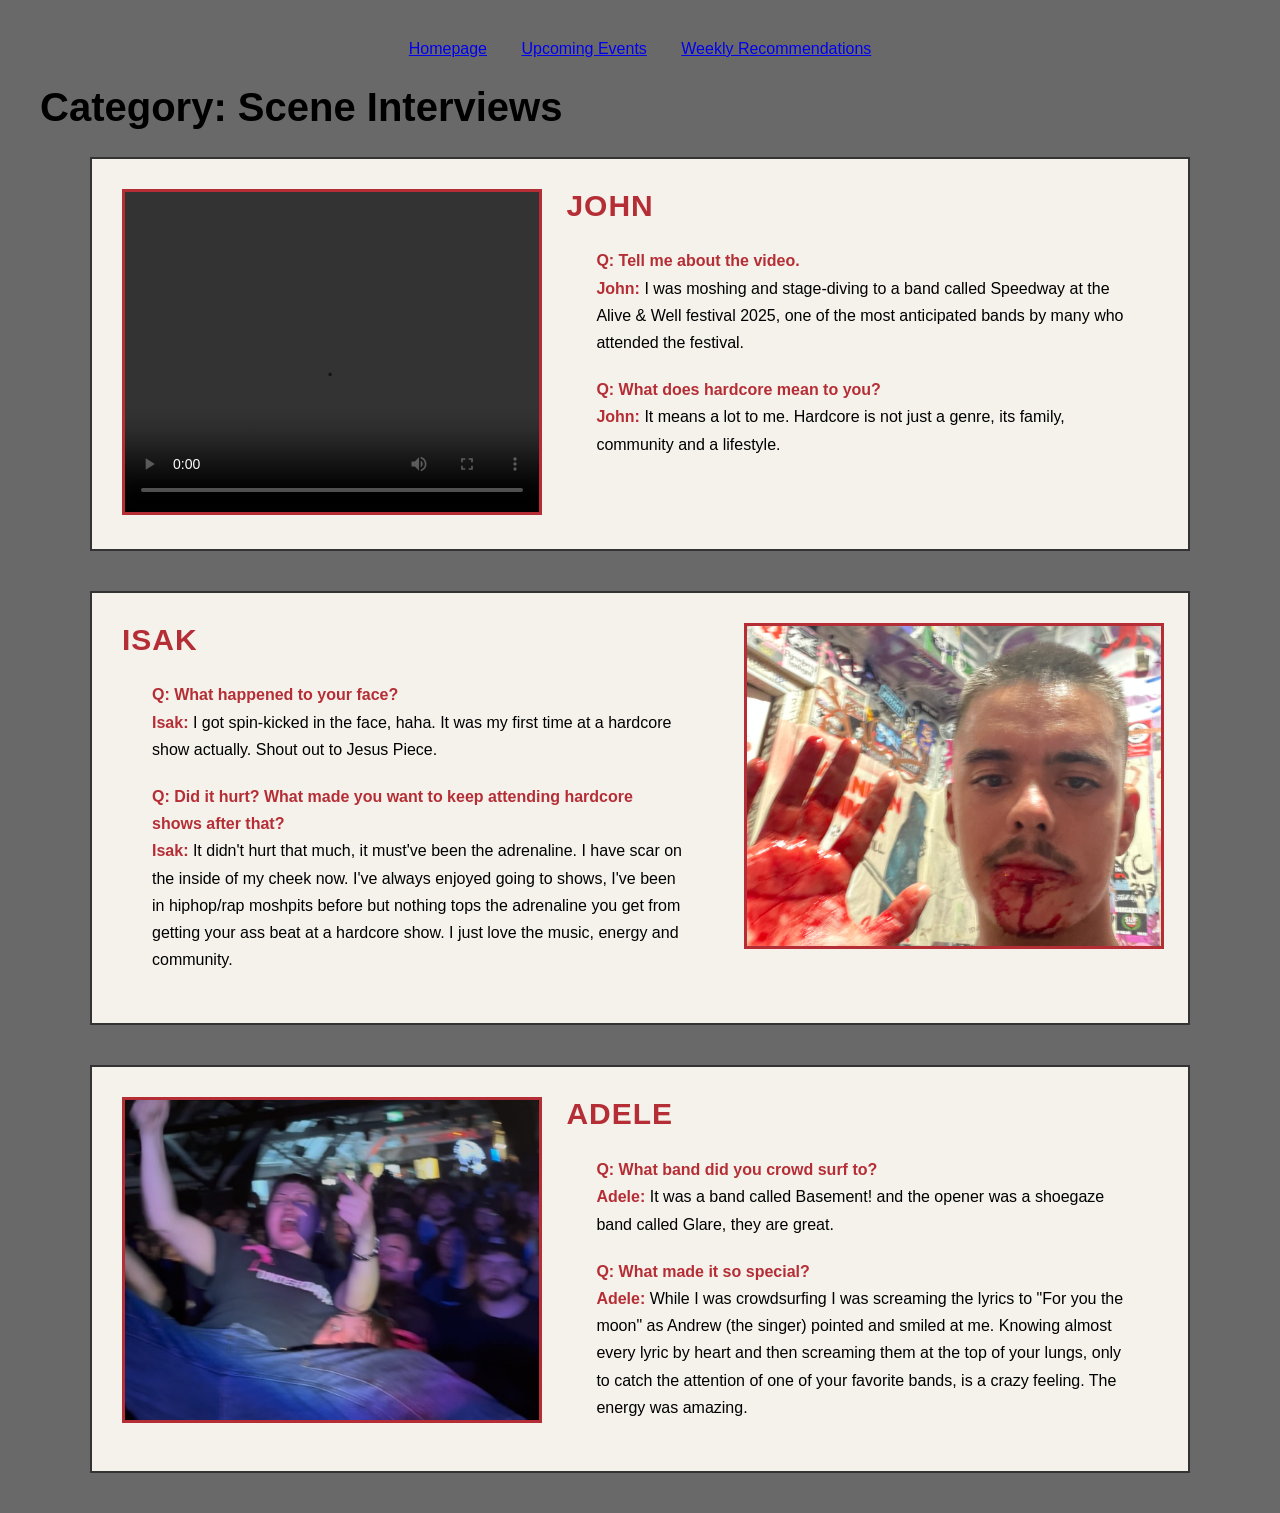
==== Interviews.html @ 3c6815c5 "Initial commit" ====
<!DOCTYPE html>
<html lang="en">
<head>
    <meta charset="UTF-8">
    <meta name="viewport" content="width=device-width, initial-scale=1.0">
    <title>Interviews</title>
</head>
<link rel="stylesheet" href="CSS/Interviews.css"> 
<body>
    <nav>
        <a href="Homepage.html">Homepage</a>
        <a href="Upcoming Events.html"> Upcoming Events</a>
        <a href="Weekly Recommendations.html">Weekly Recommendations</a>
        
    </nav>   
</body>

<h1>Category: Scene Interviews</h1>

<div class="interviews">
    <div class="interview interview1">
        <div class="interviewimage">
            <video controls>
                <source src="pics/john.mp4" type="video/mp4">
            </video>
        </div>

        <div class="interviewtext">

            <h2>JOHN</h2>
            <p>
                <strong>Q: Tell me about the video.</strong><br>
                <strong>John:</strong> I was moshing and stage-diving to a band called Speedway at the Alive & Well festival 2025, one of the most anticipated bands by many who attended the festival.
            </p>
            <p>
                <strong>Q: What does hardcore mean to you?</strong><br>
                <strong>John:</strong> It means a lot to me. Hardcore is not just a genre, its family, community and a lifestyle.
            </p>

        </div>
    </div>

    <div class="interview interview2">
        <div class="interviewimage">
            <img src="pics/isak.jpeg" alt="Isak at a hardcore show">
        </div>
        <div class="interviewtext">

            <h2>ISAK</h2>

            <p>
                <strong>Q: What happened to your face?</strong><br>
                <strong>Isak:</strong> I got spin-kicked in the face, haha.
                It was my first time at a hardcore show actually.
                Shout out to Jesus Piece.
            </p>
            <p>
                <strong>Q: Did it hurt? What made you want to keep attending hardcore shows after that?</strong><br>
                <strong>Isak:</strong> It didn't hurt that much, it must've been the adrenaline. I have scar on the inside of my cheek now.
                I've always enjoyed going to shows, I've been in hiphop/rap moshpits before but nothing tops the adrenaline you get from getting your ass beat at a hardcore show. I just love the music, energy and community.
            </p>
        </div>
    </div>


    <div class="interview interview3">

        <div class="interviewimage">
            <img src="pics/jag.JPG" alt="Adele at a show">
        </div>

        <div class="interviewtext">

            <h2>ADELE</h2>

            <p>
                <strong>Q: What band did you crowd surf to?</strong><br>
                <strong>Adele:</strong> It was a band called Basement! and the opener was a shoegaze band called Glare, they are great.
            </p>

            <p>
                <strong>Q: What made it so special?</strong><br>
                <strong>Adele:</strong> While I was crowdsurfing I was screaming the lyrics to "For you the moon" as Andrew (the singer) pointed and smiled at me. Knowing almost every lyric by heart and then screaming them at the top of your lungs, only to catch the attention of one of your favorite bands, is a crazy feeling. The energy was amazing.
            </p>

        </div>
    </div>

</div>







</html>
---- CSS/Interviews.css ----
nav {text-align: center;
    font-family: Impact, Haettenschweiler, 'Arial Narrow Bold', sans-serif;
        }
        nav a {
            margin: 0 15px;
        }
        p {
            margin-left: 30px;
            margin-right: 30px;
            line-height: 1.6;
        }

body{
    background-color: dimgray;
}

h1{
    font-family: Impact, Haettenschweiler, 'Arial Narrow Bold', sans-serif;
    font-size: 250%;
}


body {
    background-color: dimgray;
    font-family: 'Franklin Gothic Medium', 'Arial Narrow', Arial, sans-serif;
    margin: 40px;
    color: black;
}



.interviews {
    max-width: 1100px;
    margin: auto;
}


.interview {
    display: flex;
    align-items: flex-start;
    gap: 30px;
    padding: 30px;
    margin-bottom: 40px;
    border: 2px solid #333;
    background-color: #f5f2eb;
}


.interview2 {
    flex-direction: row-reverse;
}



.interviewimage {
    flex: 0 0 40%;
}

.interviewimage img,
.interviewimage video {
    width: 100%;
    height: 320px;
    object-fit: cover;
    border: 3px solid #b52e36;
}


.interviewtext {
    flex: 1;
    min-width: 0;
}

.interviewtext h2 {
    font-family: Impact, sans-serif;
    font-size: 30px;
    color: #b52e36;
    margin-top: 0;
    letter-spacing: 1px;
}

.interviewtext p {
    font-size: 16px;
    line-height: 1.7;
    margin-bottom: 20px;
}


.interviewtext strong {
    color: #b52e36;
}
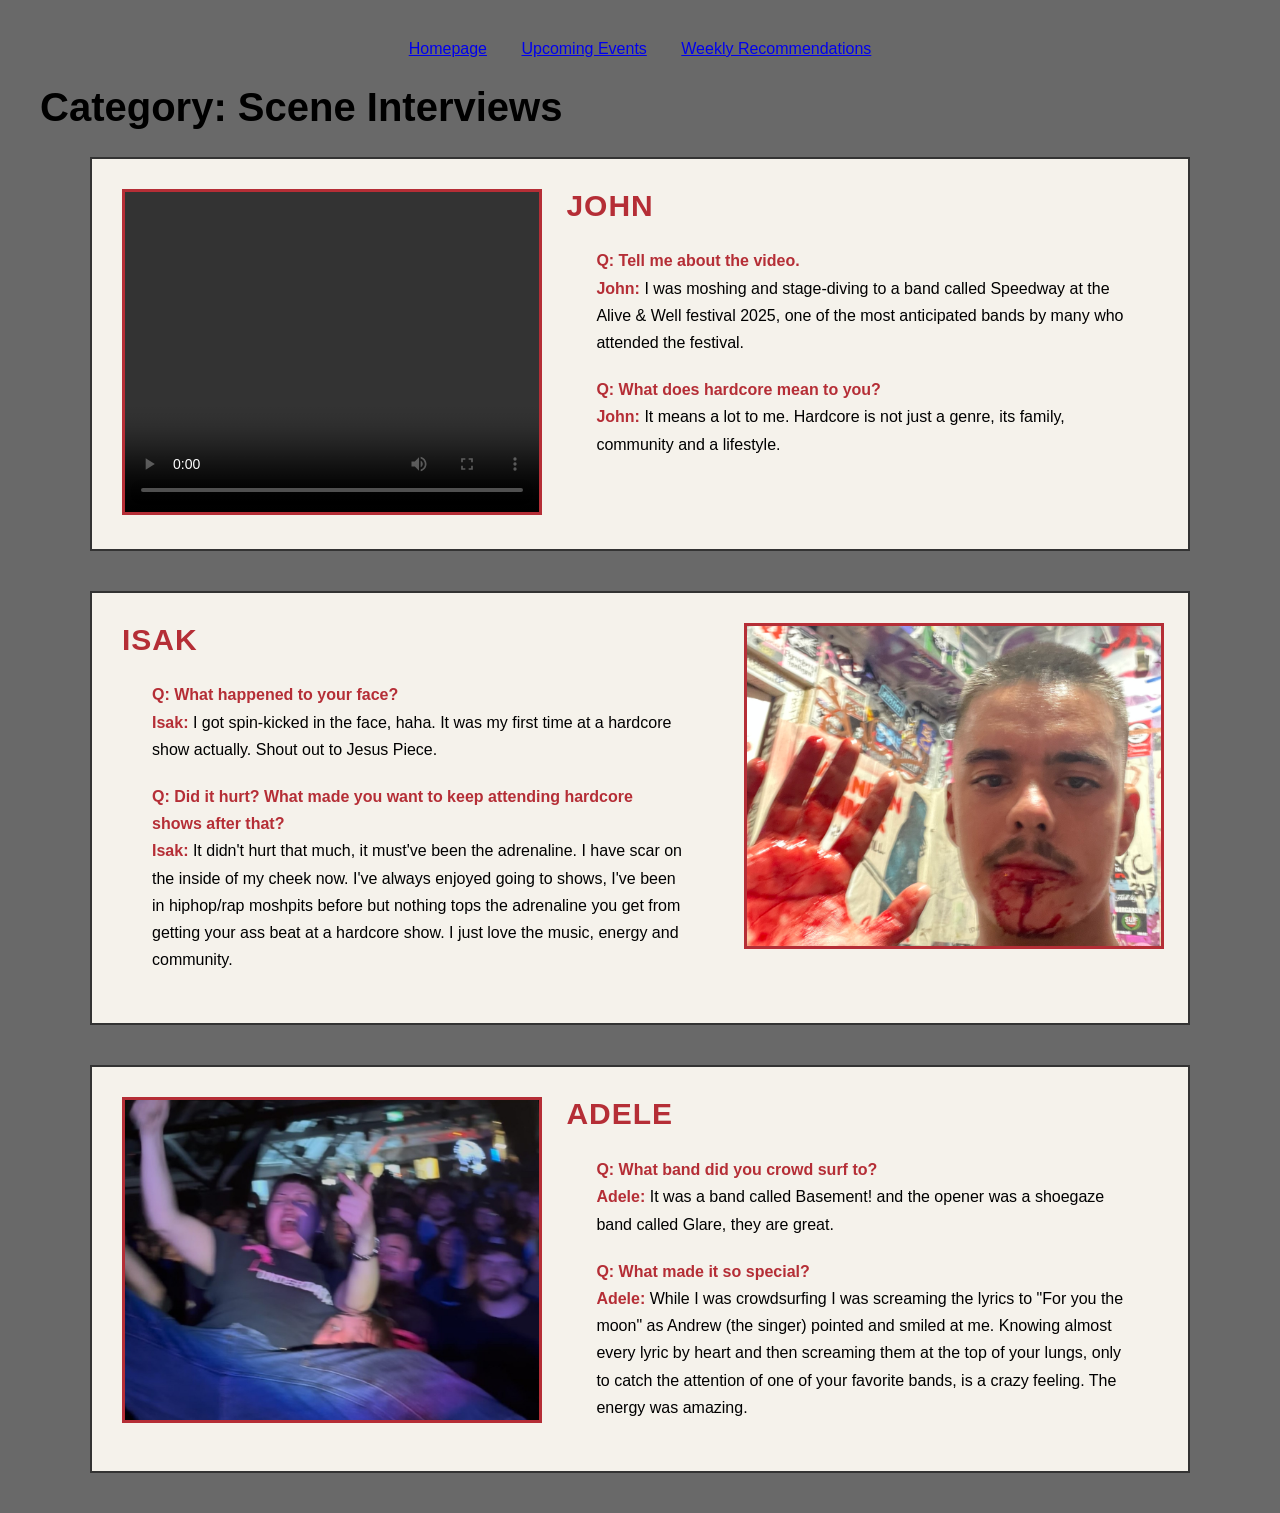
==== commit d34ed738: "changed index file name from Homepage.htm to index.html" ====
--- a/Interviews.html
+++ b/Interviews.html
@@ -8,7 +8,7 @@
 <link rel="stylesheet" href="CSS/Interviews.css"> 
 <body>
     <nav>
-        <a href="Homepage.html">Homepage</a>
+        <a href="index.html">Homepage</a>
         <a href="Upcoming Events.html"> Upcoming Events</a>
         <a href="Weekly Recommendations.html">Weekly Recommendations</a>
         
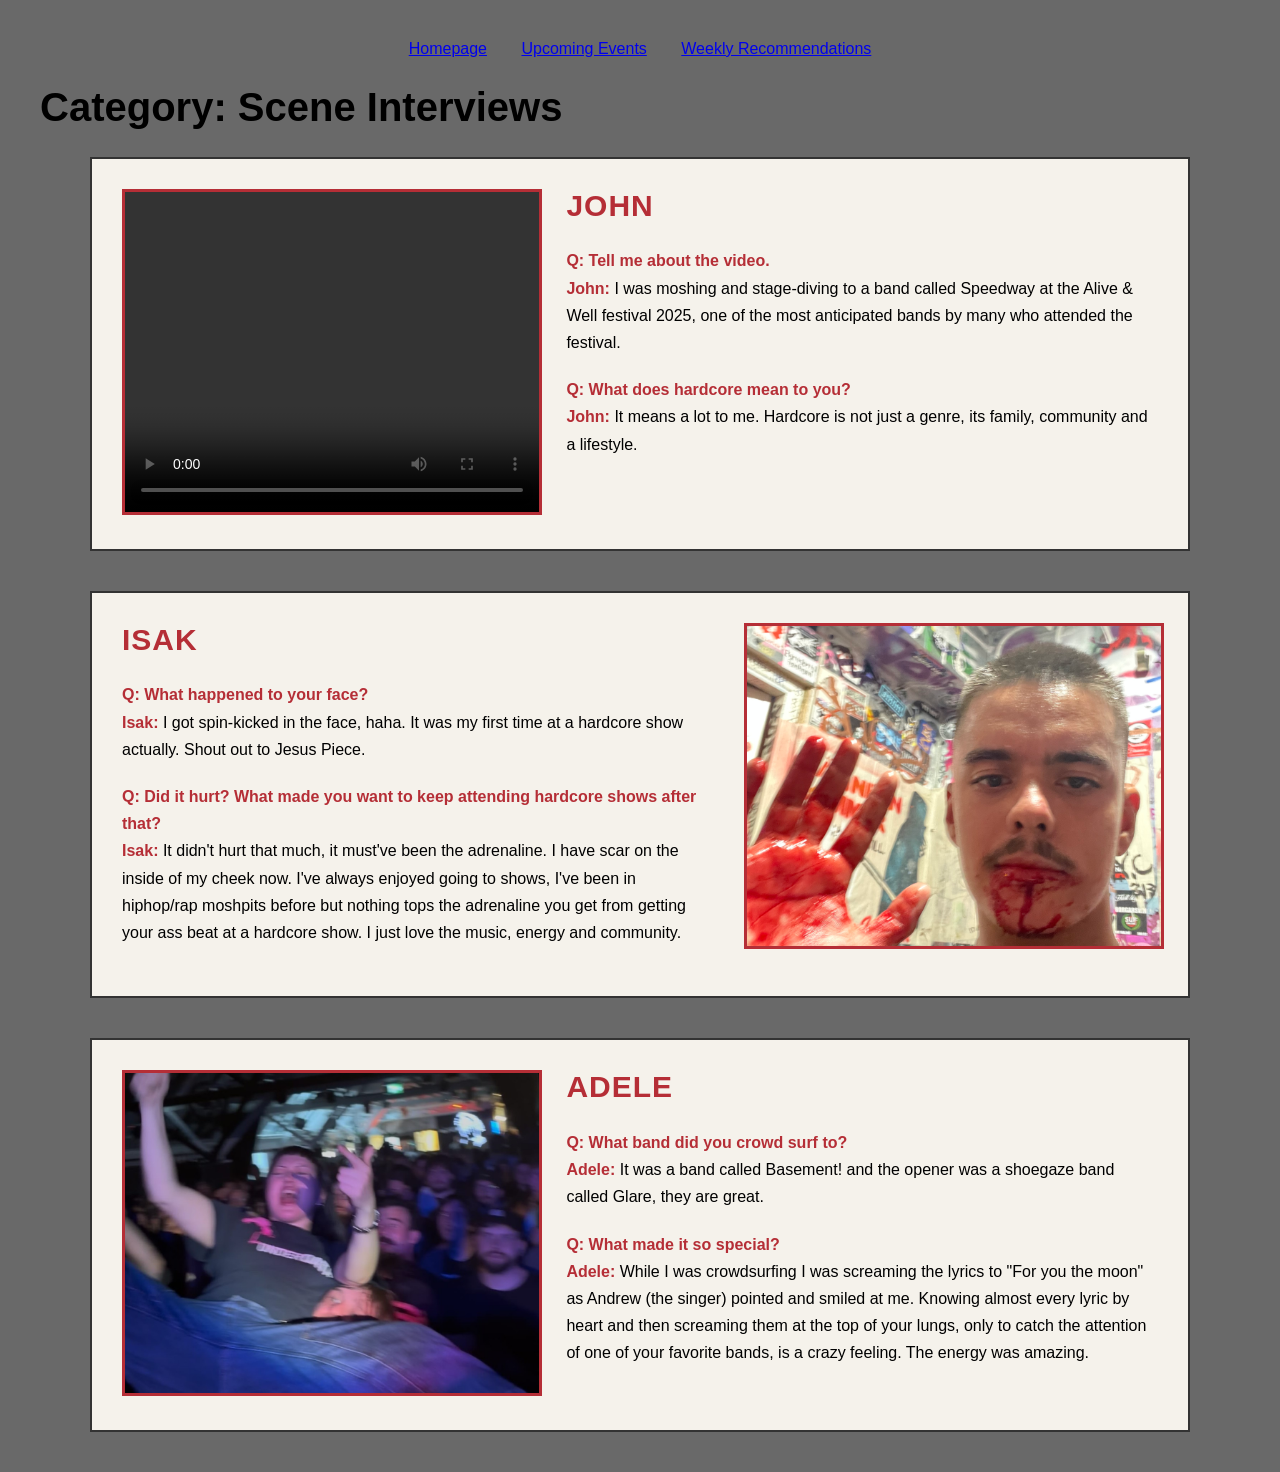
==== commit 7f84c640: "Put all my 4 css files into one singular css file and edited everything that was overlapping" ====
--- a/Interviews.html
+++ b/Interviews.html
@@ -5,7 +5,8 @@
     <meta name="viewport" content="width=device-width, initial-scale=1.0">
     <title>Interviews</title>
 </head>
-<link rel="stylesheet" href="CSS/Interviews.css"> 
+    <link rel="icon" href="pics/hardcore_stockholm_favicon.png"> 
+    <link rel="stylesheet" href="CSS/style.css">
 <body>
     <nav>
         <a href="index.html">Homepage</a>
@@ -15,7 +16,7 @@
     </nav>   
 </body>
 
-<h1>Category: Scene Interviews</h1>
+<h1 id="catint">Category: Scene Interviews</h1></h1>
 
 <div class="interviews">
     <div class="interview interview1">
--- a/CSS/style.css
+++ b/CSS/style.css
@@ -0,0 +1,348 @@
+
+/*INDEX/HOMEPAGE*/
+
+nav {
+    text-align: center;
+    font-family: Impact, Haettenschweiler, 'Arial Narrow Bold', sans-serif;
+}
+
+nav a {
+    margin: 0 15px;
+}
+
+body{
+            background-color: dimgray;
+        }
+
+
+#Stockholm{
+    font-family: Impact, Haettenschweiler, 'Arial Narrow Bold', sans-serif;
+    font-size: 500%;
+    margin-bottom: 10px;
+    margin-left: 20px
+    
+}
+
+#Hardcore{
+    margin-left: 150px ;
+    margin-top: 0;
+    font-family: "UnifrakturMaguntia", cursive;
+    font-size: 600%;
+    color: maroon;
+}
+
+
+.Homepage {
+    display: block;
+    margin-left: auto;
+    margin-right: auto;
+}
+
+
+h3{
+    font-weight: 300;
+    font-family: Impact, Haettenschweiler, 'Arial Narrow Bold', sans-serif;
+    font-size: 200%
+    
+}
+
+h4{
+    font-family: Impact, Haettenschweiler, 'Arial Narrow Bold', sans-serif;
+    font-size: 150%;
+    font-weight: 300;
+}
+
+p{font-family: 'Segoe UI', Tahoma, Geneva, Verdana, sans-serif;
+font-weight: 400;}
+
+
+
+
+/*weekly recs*/
+
+
+#intro{
+    text-align: center;
+    font-size: 30px;
+    margin-bottom: 50px;
+    font-family: Impact, Haettenschweiler, 'Arial Narrow Bold', sans-serif;
+    color: maroon;
+}
+    
+
+
+h1{
+    font-size: xx-large;
+    font-family: Impact, Haettenschweiler, 'Arial Narrow Bold', sans-serif;
+
+}
+
+h2{
+    font-family: Impact, Haettenschweiler, 'Arial Narrow Bold', sans-serif;
+    font-weight: bold;
+    font-size: xx-large;
+}
+
+.intro{
+    text-align: center;
+    font-size: 20px;
+    margin-bottom: 50px;
+    font-family: Impact, Haettenschweiler, 'Arial Narrow Bold', sans-serif;
+    color: maroon;
+}
+
+.recommendations{
+    display: flex;
+    flex-direction: column;
+    gap: 25px;
+    max-width: 700px;
+    margin: auto;
+}
+
+.bubble {
+    background-color: beige;
+    border: 2px;
+    border-radius: 30px;
+    padding: 20px;
+    width: 250px;
+    font-size: 18px;
+}
+
+.bubble1 {
+    margin-right: auto;
+    
+}
+.bubble2{
+    margin-left: auto;
+}
+
+.bubble3 {
+    margin-right: auto;
+}
+
+.bubble a {
+    color: blueviolet;
+    font-weight: lighter
+    
+}
+.form-content {
+    font-family: Impact, Haettenschweiler, 'Arial Narrow Bold', sans-serif;
+    display: flex;
+    align-items: center;
+    gap: 30px;
+}
+
+.form-fields {
+    width: 60%;
+}
+
+label {
+    display: block;
+    font-size: 18px;
+    margin-top: 20px;
+    margin-bottom: 8px;
+}
+
+input, textarea {
+    font-family: monospace;
+    width: 100%;
+    padding: 12px;
+    border: 2px;
+    background-color: beige;
+    font-family: 16px;
+    box-sizing: border-box;
+}
+
+button {
+    background-color: darkred;
+    border: 2px;
+    padding: 20px;
+    font-size: 18px;
+    font-weight: bold;
+    cursor: pointer;
+}
+button:hover {
+    background-color: beige;
+    color: cadetblue;
+}
+
+
+/*Upcoming Events*/
+
+
+
+#intro2{
+    font-family: Verdana, Geneva, Tahoma, sans-serif;
+    color: black;
+}
+
+.existence{
+    width: 400px;
+    
+}
+
+.speedway{
+    width: 400px;
+  
+}
+
+.loppis{
+    width: 400px;
+}
+
+.takeover{
+    width: 400px;
+}
+
+.shows{
+    display: grid;
+    grid-template-columns: repeat(2, 1fr);
+    gap: 30px;
+}
+
+.show {
+    display:flex;
+    line-height: 2,5;
+    align-items: center;
+    gap: 15px;
+}
+
+.shows {
+    font-size: larger;
+}
+
+.location{
+    font-size: large;
+    font-weight: lighter;
+    font-family:Impact, Haettenschweiler, 'Arial Narrow Bold', sans-serif    
+
+}
+
+
+
+/*upcoming events*/
+
+.date{
+    font-family: Impact, Haettenschweiler, 'Arial Narrow Bold', sans-serif;
+    color: maroon;
+}
+
+.location{
+    font-size: large;
+    line-height: 1.5;
+    font-family:Impact, Haettenschweiler, 'Arial Narrow Bold', sans-serif    
+
+}
+.existence{
+    width: 400px;
+    
+}
+
+.speedway{
+    width: 400px;
+  
+}
+
+.loppis{
+    width: 400px;
+}
+
+.takeover{
+    width: 400px;
+}
+
+.shows{
+    display: grid;
+    grid-template-columns: repeat(2, 1fr);
+    gap: 30px;
+}
+
+.show {
+    display:flex;
+    line-height: 2,5;
+    align-items: center;
+    gap: 15px;
+}
+
+.shows {font-size: larger;}
+
+
+
+
+/*Interviews*/
+
+
+#catint{
+    font-family: Impact, Haettenschweiler, 'Arial Narrow Bold', sans-serif;
+    font-size: 250%;
+}
+
+
+body {
+    background-color: dimgray;
+    font-family: 'Franklin Gothic Medium', 'Arial Narrow', Arial, sans-serif;
+    margin: 40px;
+    color: black;
+}
+
+
+
+.interviews {
+    max-width: 1100px;
+    margin: auto;
+}
+
+
+.interview {
+    display: flex;
+    align-items: flex-start;
+    gap: 30px;
+    padding: 30px;
+    margin-bottom: 40px;
+    border: 2px solid #333;
+    background-color: #f5f2eb;
+}
+
+
+.interview2 {
+    flex-direction: row-reverse;
+}
+
+
+
+.interviewimage {
+    flex: 0 0 40%;
+}
+
+.interviewimage img,
+.interviewimage video {
+    width: 100%;
+    height: 320px;
+    object-fit: cover;
+    border: 3px solid #b52e36;
+}
+
+
+.interviewtext {
+    flex: 1;
+    min-width: 0;
+}
+
+.interviewtext h2 {
+    font-family: Impact, sans-serif;
+    font-size: 30px;
+    color: #b52e36;
+    margin-top: 0;
+    letter-spacing: 1px;
+}
+
+.interviewtext p {
+    font-size: 16px;
+    line-height: 1.7;
+    margin-bottom: 20px;
+}
+
+
+.interviewtext strong {
+    color: #b52e36;
+}
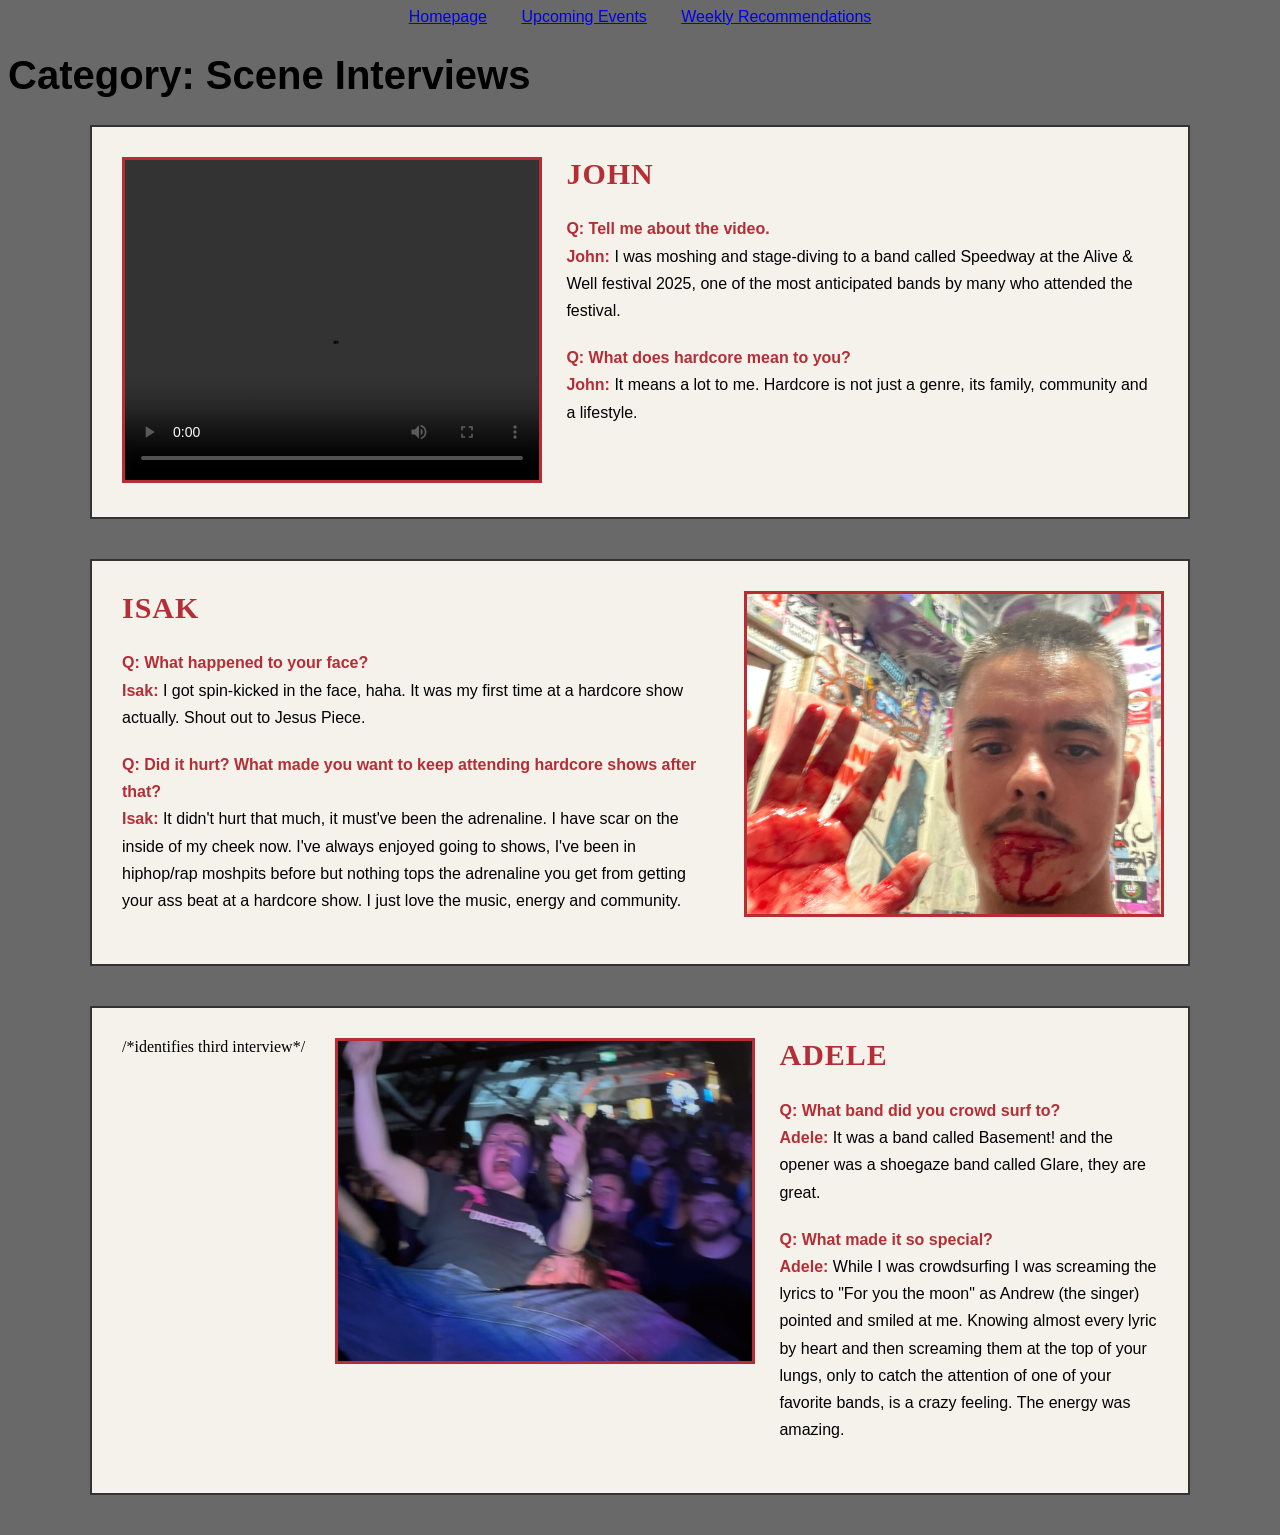
==== commit 7cb6ffda: "changes added comments oncss, last changes to layout" ====
--- a/Interviews.html
+++ b/Interviews.html
@@ -15,17 +15,17 @@
         
     </nav>   
 </body>
-
+<!--id tag for category: scene interview-->
 <h1 id="catint">Category: Scene Interviews</h1></h1>
 
-<div class="interviews">
-    <div class="interview interview1">
-        <div class="interviewimage">
-            <video controls>
+<div class="interviews"> <!--identifies whole interview section for css-->
+    <div class="interview interview1"> <!--identifies first interview-->
+        <div class="interviewimage"> <!--styles container-->
+            <video controls>                 <!--adds play/pause and volume-->
                 <source src="pics/john.mp4" type="video/mp4">
             </video>
         </div>
-
+<!--seperate class for interviewtext, styles text part-->
         <div class="interviewtext">
 
             <h2>JOHN</h2>
@@ -41,8 +41,8 @@
         </div>
     </div>
 
-    <div class="interview interview2">
-        <div class="interviewimage">
+    <div class="interview interview2"> <!--identifies second interview-->
+        <div class="interviewimage"> 
             <img src="pics/isak.jpeg" alt="Isak at a hardcore show">
         </div>
         <div class="interviewtext">
@@ -64,7 +64,7 @@
     </div>
 
 
-    <div class="interview interview3">
+    <div class="interview interview3"> /*identifies third interview*/
 
         <div class="interviewimage">
             <img src="pics/jag.JPG" alt="Adele at a show">
@@ -90,9 +90,4 @@
 </div>
 
 
-
-
-
-
-
 </html>
--- a/CSS/style.css
+++ b/CSS/style.css
@@ -1,6 +1,7 @@
 
 /*INDEX/HOMEPAGE*/
 
+/*attributes to align naviagtion section to center and change font*/
 nav {
     text-align: center;
     font-family: Impact, Haettenschweiler, 'Arial Narrow Bold', sans-serif;
@@ -14,7 +15,7 @@
             background-color: dimgray;
         }
 
-
+/* margin attributes px to move ''Stockholm'' closer to ''Hardcore'' (h1) */
 #Stockholm{
     font-family: Impact, Haettenschweiler, 'Arial Narrow Bold', sans-serif;
     font-size: 500%;
@@ -23,8 +24,10 @@
     
 }
 
+/*Attributes for Hardcore header*/
+
 #Hardcore{
-    margin-left: 150px ;
+    margin-left: 150px ; /*moves ''Hardcore'' further from the left*/
     margin-top: 0;
     font-family: "UnifrakturMaguntia", cursive;
     font-size: 600%;
@@ -33,20 +36,24 @@
 
 
 .Homepage {
-    display: block;
-    margin-left: auto;
-    margin-right: auto;
-}
-
+    display: block; /* takes up width available width*/
+    margin-left: auto; /* automatically adjusts left margin*/
+    margin-right: auto; /* automatically adjusts right margin = centers picture */
+}
+
+
+h2{
+    font-weight: 300; /* makes text thicker or thinner*/
+    font-family: Impact, Haettenschweiler, 'Arial Narrow Bold', sans-serif;
+    font-size: 200%
+}
+
+#intro{
+    font-family: Verdana, Geneva, Tahoma, sans-serif;
+    color: black; 
+}
 
 h3{
-    font-weight: 300;
-    font-family: Impact, Haettenschweiler, 'Arial Narrow Bold', sans-serif;
-    font-size: 200%
-    
-}
-
-h4{
     font-family: Impact, Haettenschweiler, 'Arial Narrow Bold', sans-serif;
     font-size: 150%;
     font-weight: 300;
@@ -60,21 +67,19 @@
 
 /*weekly recs*/
 
-
-#intro{
+/*center the intro, increase fontsize and increase margin*/
+#intro2 {
     text-align: center;
     font-size: 30px;
     margin-bottom: 50px;
     font-family: Impact, Haettenschweiler, 'Arial Narrow Bold', sans-serif;
     color: maroon;
 }
-    
-
+   
 
 h1{
     font-size: xx-large;
     font-family: Impact, Haettenschweiler, 'Arial Narrow Bold', sans-serif;
-
 }
 
 h2{
@@ -83,76 +88,80 @@
     font-size: xx-large;
 }
 
-.intro{
-    text-align: center;
-    font-size: 20px;
-    margin-bottom: 50px;
-    font-family: Impact, Haettenschweiler, 'Arial Narrow Bold', sans-serif;
-    color: maroon;
-}
+      
+      /*flex to arrange bubbles, placing bubbles vertically, spacing between bubbles,
+      set max width of bubble to 700px, automatically adjusts margins. */
 
 .recommendations{
-    display: flex;
+    display: flex; 
     flex-direction: column;
     gap: 25px;
     max-width: 700px;
     margin: auto;
 }
 
+/*make background beige, round corners, add 20px spacinng inside bubble, set bubble width  to 20px*/
 .bubble {
     background-color: beige;
-    border: 2px;
     border-radius: 30px;
     padding: 20px;
     width: 250px;
     font-size: 18px;
 }
-
+/*moves bubble to the left*/
 .bubble1 {
     margin-right: auto;
     
 }
+
+/*moves bubble to right*/
 .bubble2{
     margin-left: auto;
 }
 
+/*moves bubble to left*/
 .bubble3 {
     margin-right: auto;
 }
 
+/*change link color to blueviolet and make font thinner*/
 .bubble a {
     color: blueviolet;
-    font-weight: lighter
-    
-}
+    font-weight: lighter  
+}
+
+
 .form-content {
     font-family: Impact, Haettenschweiler, 'Arial Narrow Bold', sans-serif;
-    display: flex;
-    align-items: center;
-    gap: 30px;
-}
-
-.form-fields {
-    width: 60%;
+    display: flex; /*puts elements next to each other*/
+    flex-wrap: wrap; /*makes elements move to new line if not enough space*/
+    align-items: center; /*aligns elements vertically in the center*/
+    gap: 30px; /*adds 30px of spacing*/
+}
+
+.form-fields { /*takes up 60% of the available width*/
+    width: 60%; 
 }
 
 label {
-    display: block;
+    display: block; /*starts new line*/
     font-size: 18px;
-    margin-top: 20px;
-    margin-bottom: 8px;
-}
-
-input, textarea {
+    margin-top: 20px; /*adds space above*/
+    margin-bottom: 8px; /*adds space below*/
+}
+
+input, textarea {  /*adds space inside, and a border of the box width, make the box beige, change font*/
     font-family: monospace;
+    font-size: 16px;
     width: 100%;
     padding: 12px;
     border: 2px;
     background-color: beige;
-    font-family: 16px;
     box-sizing: border-box;
 }
 
+/*make button red, add space inside button, change button font size and bold, 
+changes pointer to hand when hovering */
 button {
     background-color: darkred;
     border: 2px;
@@ -161,41 +170,26 @@
     font-weight: bold;
     cursor: pointer;
 }
+/*change color of button when mouse points*/
 button:hover {
     background-color: beige;
     color: cadetblue;
 }
 
 
-/*Upcoming Events*/
-
-
-
-#intro2{
-    font-family: Verdana, Geneva, Tahoma, sans-serif;
-    color: black;
-}
-
-.existence{
-    width: 400px;
-    
-}
-
-.speedway{
-    width: 400px;
-  
-}
-
-.loppis{
-    width: 400px;
-}
-
-.takeover{
-    width: 400px;
-}
-
-.shows{
-    display: grid;
+/*upcoming events*/
+
+/*change size of band poster events*/
+
+.existence, .speedway, .loppis, .takeover {
+    width: 300px;
+
+}
+
+/*arrange band titles in rows and colums, change font*/
+.shows {
+    .shows {font-size: larger;}
+    display: grid; 
     grid-template-columns: repeat(2, 1fr);
     gap: 30px;
 }
@@ -207,94 +201,38 @@
     gap: 15px;
 }
 
-.shows {
-    font-size: larger;
-}
-
-.location{
-    font-size: large;
-    font-weight: lighter;
-    font-family:Impact, Haettenschweiler, 'Arial Narrow Bold', sans-serif    
-
-}
-
-
-
-/*upcoming events*/
-
-.date{
+/*change date font, color*/
+.date {
     font-family: Impact, Haettenschweiler, 'Arial Narrow Bold', sans-serif;
     color: maroon;
 }
 
-.location{
+.location {
     font-size: large;
     line-height: 1.5;
     font-family:Impact, Haettenschweiler, 'Arial Narrow Bold', sans-serif    
-
-}
-.existence{
-    width: 400px;
-    
-}
-
-.speedway{
-    width: 400px;
-  
-}
-
-.loppis{
-    width: 400px;
-}
-
-.takeover{
-    width: 400px;
-}
-
-.shows{
-    display: grid;
-    grid-template-columns: repeat(2, 1fr);
-    gap: 30px;
-}
-
-.show {
-    display:flex;
-    line-height: 2,5;
-    align-items: center;
-    gap: 15px;
-}
-
-.shows {font-size: larger;}
-
-
+}
 
 
 /*Interviews*/
 
-
-#catint{
+/*change font, size of category: interview*/
+#catint {
     font-family: Impact, Haettenschweiler, 'Arial Narrow Bold', sans-serif;
     font-size: 250%;
 }
 
-
-body {
-    background-color: dimgray;
-    font-family: 'Franklin Gothic Medium', 'Arial Narrow', Arial, sans-serif;
-    margin: 40px;
-    color: black;
-}
-
-
-
+/*set max width of interview section to 1100px and centers it horizontally*/
 .interviews {
     max-width: 1100px;
     margin: auto;
 }
 
-
+/*place image & text next to eachother, makes elements move to new line if not enough space, 
+align text at the top, create space inside box, add border and color to boxes*/
 .interview {
     display: flex;
+    flex-wrap: wrap;
     align-items: flex-start;
     gap: 30px;
     padding: 30px;
@@ -303,17 +241,17 @@
     background-color: #f5f2eb;
 }
 
-
+/*reverse order of elements, image and text switch sides*/
 .interview2 {
     flex-direction: row-reverse;
 }
 
-
-
 .interviewimage {
     flex: 0 0 40%;
 }
 
+/*fills image and video in the width of the border, sets image and vid so it doesnt stretch,
+ set height to 320px with a 30px red border*/
 .interviewimage img,
 .interviewimage video {
     width: 100%;
@@ -322,27 +260,49 @@
     border: 3px solid #b52e36;
 }
 
-
+/*makes text box take up available space, makestext container shrink if screen is small*/
 .interviewtext {
     flex: 1;
     min-width: 0;
 }
 
+/*change font, size, color and letter spacing, remove spacing above*/
 .interviewtext h2 {
-    font-family: Impact, sans-serif;
+    font-family: 'Times New Roman', Times, serif;
     font-size: 30px;
     color: #b52e36;
     margin-top: 0;
     letter-spacing: 1px;
 }
-
+/*change appereance of interview text*/
 .interviewtext p {
     font-size: 16px;
     line-height: 1.7;
     margin-bottom: 20px;
 }
-
-
+/*change color of phrases with strong attribute*/
 .interviewtext strong {
     color: #b52e36;
 }
+
+/* adjust interview layout for mobile screens */
+@media (max-width: 600px) {
+
+    .interview {
+        flex-direction: column;
+        padding: 15px;
+        gap: 20px;
+    }
+
+    .interviewimage {
+        flex: 0 0 100%;
+        width: 100%;
+    }
+
+    .interviewimage img,
+    .interviewimage video {
+        width: 100%;
+        height: auto;
+    }
+
+}
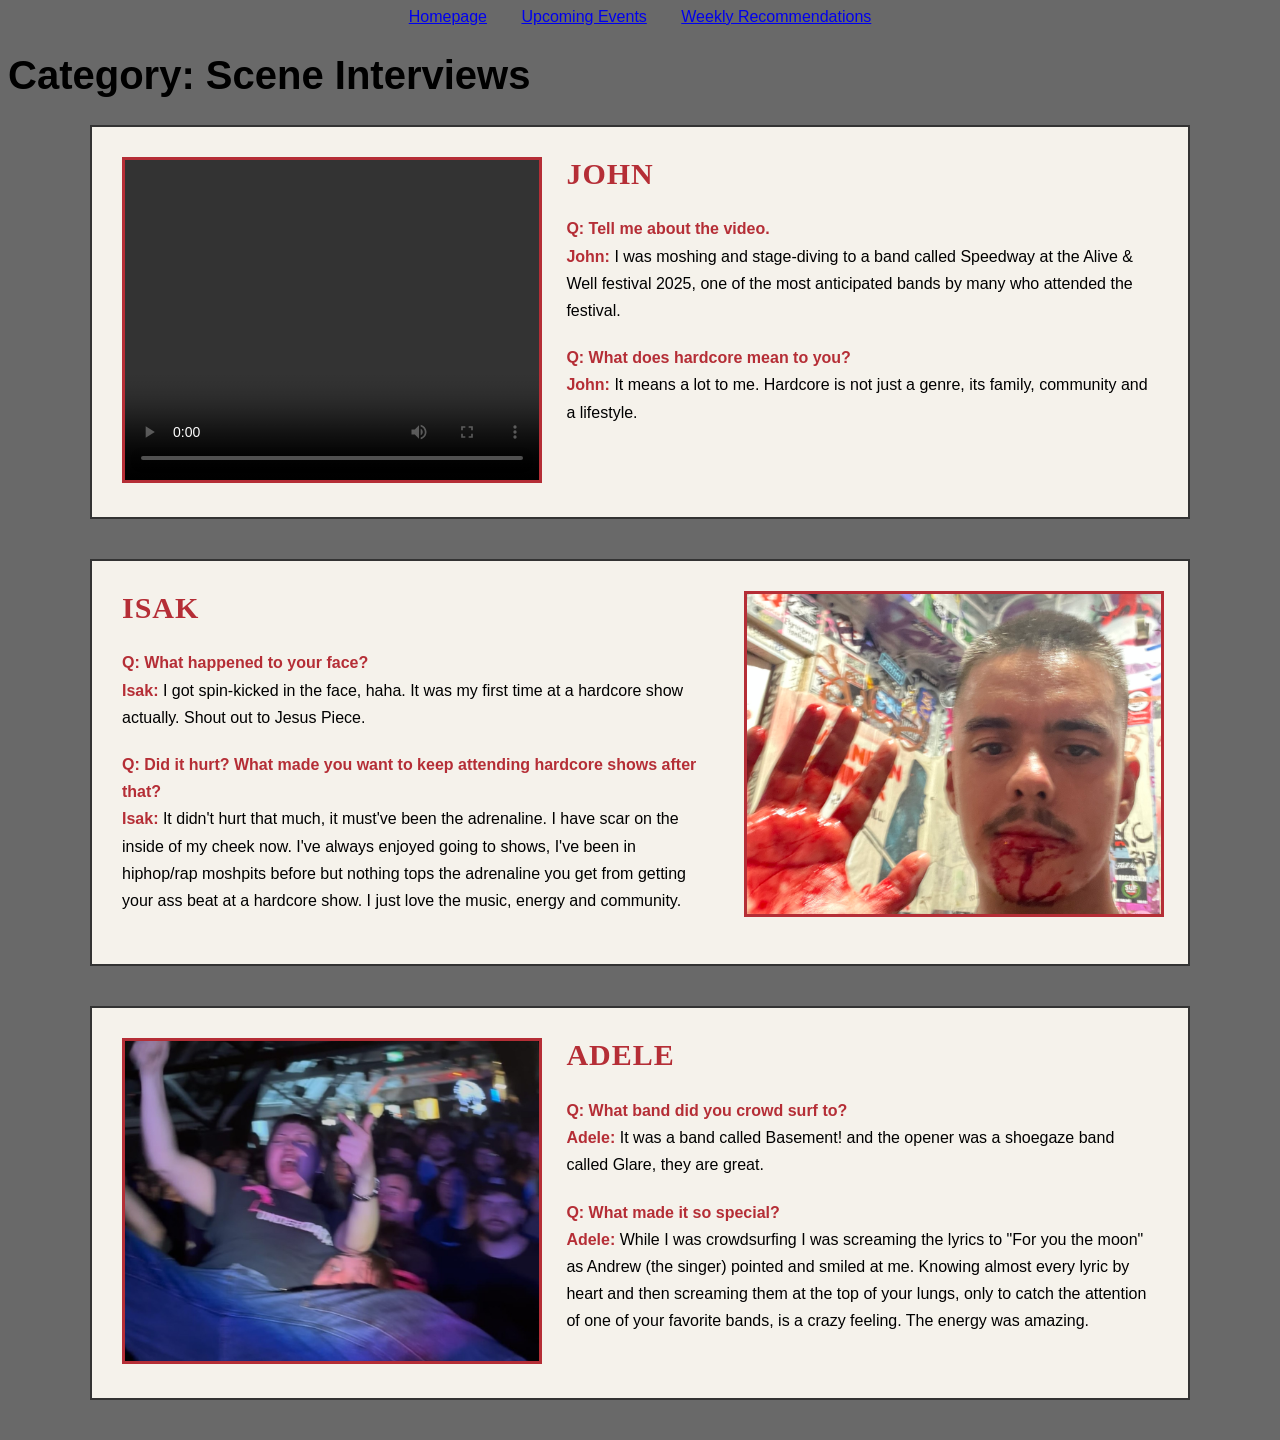
==== commit 9ab20c1a: "changes made change in interview section" ====
--- a/Interviews.html
+++ b/Interviews.html
@@ -64,7 +64,7 @@
     </div>
 
 
-    <div class="interview interview3"> /*identifies third interview*/
+    <div class="interview interview3"> <!--identiies third interview-->
 
         <div class="interviewimage">
             <img src="pics/jag.JPG" alt="Adele at a show">
